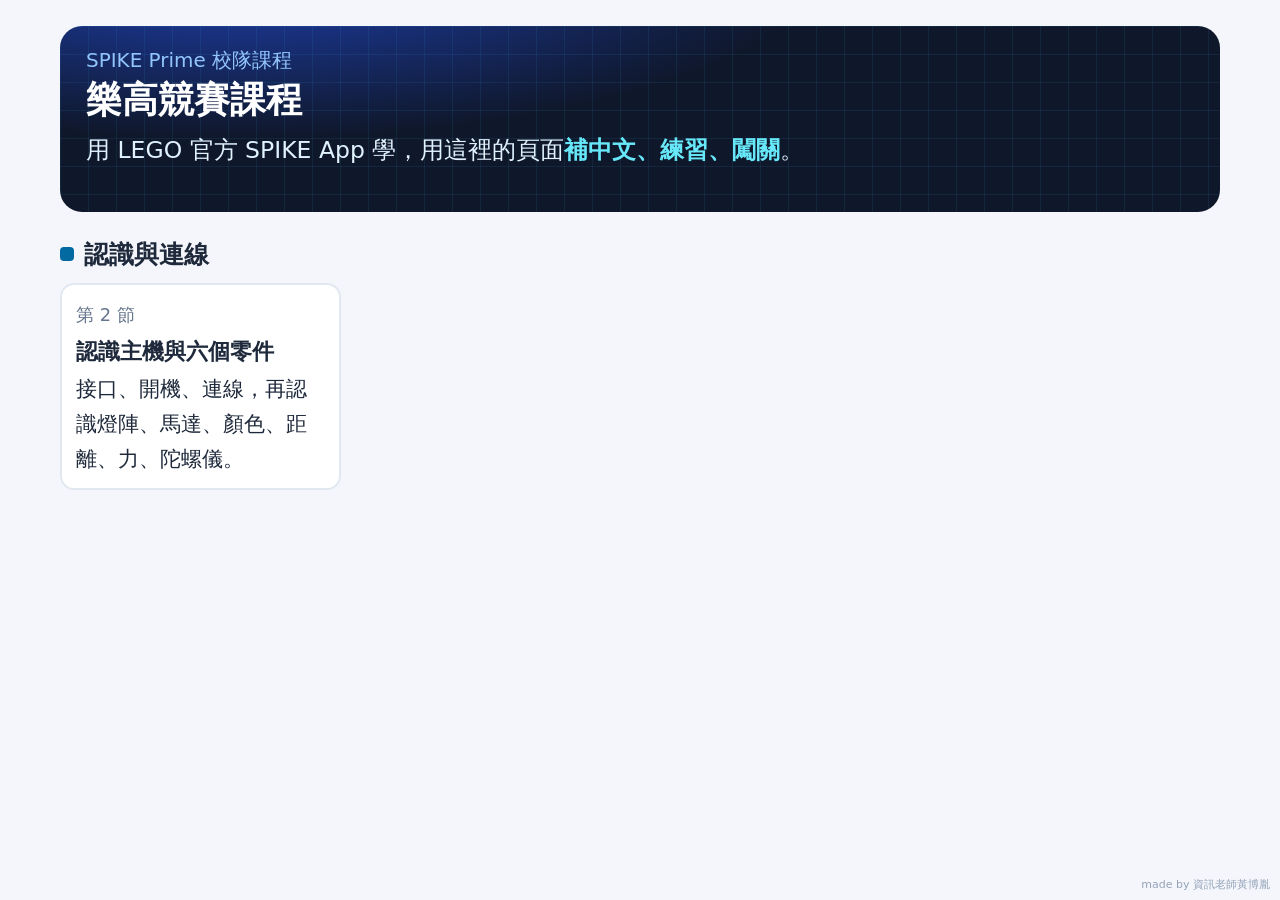
==== index.html @ f20bf881 "樂高競賽課程：首頁與第 2 節（認識主機與六個零件） Co-Authored-By: Claude Sonnet 5.5 <noreply@anthropic.com>" ====
<!doctype html>
<html lang="zh-Hant">
<head>
<meta charset="utf-8">
<meta name="viewport" content="width=device-width, initial-scale=1">
<meta name="author" content="資訊老師黃博胤">
<meta name="robots" content="noindex">
<title>樂高競賽課程</title>
<link rel="stylesheet" href="assets/course.css?v=5">
</head>
<body>
<div class="wrap">
  <header class="hero">
    <div class="in">
      <div>
        <div class="sub">SPIKE Prime 校隊課程</div>
        <h1>樂高競賽課程</h1>
        <p class="goal1">用 LEGO 官方 SPIKE App 學，用這裡的頁面<b>補中文、練習、闖關</b>。</p>
      </div>
    </div>
  </header>
  <h2 class="stage"><i style="background:#0369a1"></i>認識與連線</h2>
  <div class="lessons">
    <a class="lesson" href="L02/index.html">
      <span class="n">第 2 節</span>
      <div class="ti">認識主機與六個零件</div>
      <div>接口、開機、連線，再認識燈陣、馬達、顏色、距離、力、陀螺儀。</div>
    </a>
  </div>
</div>
<div class="sig">made by 資訊老師黃博胤</div>
</body>
</html>
---- assets/course.css ----
/* 樂高競賽課程 共用樣式（改自 robot-course）  made by 資訊老師黃博胤 */
:root{
  --bg:#f4f6fb;--card:#fff;--ink:#1e293b;--muted:#64748b;--line:#e2e8f0;
  --c-box:#64748b;--c-intro:#2563eb;--c-task:#16a34a;--c-rec:#ca8a04;--c-quiz:#ea580c;
  --c-teacher:#be123c;--c-teacher-bg:#fff1f2;
  --radius:18px;
}
*{box-sizing:border-box}
html{font-size:18px}
body{margin:0;background:var(--bg);color:var(--ink);font-family:"Microsoft JhengHei","Noto Sans TC","PingFang TC",system-ui,sans-serif;line-height:1.65}
a{color:#1d4ed8}
b,strong{color:#0f172a}
kbd{font-family:inherit;background:#e2e8f0;border-radius:6px;padding:0 6px;font-size:.9em}
.wrap{max-width:1120px;margin:0 auto;padding:16px 20px 80px}

/* 頁首 */
.hdr{display:flex;flex-wrap:wrap;align-items:center;gap:10px 18px;padding:14px 0 6px}
.hdr h1{font-size:1.6rem;margin:0;line-height:1.3}
.hdr .sub{color:var(--muted);font-size:.95rem}
.hdr .grow{flex:1}
.crumb{font-size:.9rem;color:var(--muted)}
.crumb a{color:var(--muted);text-decoration:none}
.crumb a:hover{text-decoration:underline}

/* 身分列 */
.idbar{display:flex;flex-wrap:wrap;align-items:center;gap:8px 14px;background:var(--card);border:1px solid var(--line);border-radius:14px;padding:8px 14px;margin:8px 0 14px;font-size:.95rem}
.idbar label{display:flex;align-items:center;gap:6px}
.idbar input{width:7em;font:inherit;padding:4px 8px;border:1px solid #cbd5e1;border-radius:8px}
.idbar input.n{width:4.5em}
.chip{display:inline-flex;align-items:center;gap:6px;border-radius:999px;padding:2px 12px;font-size:.85rem;background:#e2e8f0;color:#334155;white-space:nowrap}
.chip.ok{background:#dcfce7;color:#166534}
.chip.warn{background:#fef9c3;color:#854d0e}
.chip.err{background:#fee2e2;color:#991b1b}
.chip.tch{background:var(--c-teacher);color:#fff}
.idbar .btns{margin-left:auto;display:flex;gap:8px}
button.sm,.btn{font:inherit;font-size:.9rem;padding:5px 12px;border-radius:10px;border:1px solid #cbd5e1;background:#fff;color:#334155;cursor:pointer;text-decoration:none;display:inline-block}
button.sm:hover,.btn:hover{background:#f1f5f9}
.btn.pri{background:#2563eb;border-color:#2563eb;color:#fff}
.btn.pri:hover{background:#1d4ed8}

/* 進度列 */
.stepnav{position:sticky;top:0;z-index:20;background:rgba(244,246,251,.96);backdrop-filter:blur(4px);padding:8px 0 6px;border-bottom:1px solid var(--line);margin-bottom:14px}
.stepnav ol{list-style:none;margin:0;padding:0;display:flex;flex-wrap:wrap;gap:6px}
.stepnav button{font:inherit;font-size:.88rem;display:flex;align-items:center;gap:7px;border:2px solid var(--line);background:#fff;border-radius:999px;padding:4px 12px 4px 6px;cursor:pointer;color:#334155}
.stepnav button i{display:inline-flex;align-items:center;justify-content:center;width:24px;height:24px;border-radius:50%;background:var(--sc,#94a3b8);color:#fff;font-style:normal;font-weight:700;font-size:.8rem}
.stepnav button[aria-current="step"]{border-color:var(--sc,#94a3b8);background:#fff;box-shadow:0 0 0 3px color-mix(in srgb,var(--sc,#94a3b8) 25%,transparent)}
.stepnav button.done i::after{content:"✓"}
.stepnav button.done i{font-size:0}
.stepnav button.done i::after{font-size:.85rem}
.stepnav .mins{color:var(--muted);font-size:.78rem}

/* 步驟 */
.step{background:var(--card);border:4px solid var(--sc,#94a3b8);border-radius:var(--radius);padding:18px 24px 20px;margin:0 0 18px;--sc:var(--c-task)}
.step[data-type="box"]{--sc:var(--c-box)}
.step[data-type="intro"]{--sc:var(--c-intro)}
.step[data-type="task"]{--sc:var(--c-task)}
.step[data-type="rec"]{--sc:var(--c-rec)}
.step[data-type="quiz"]{--sc:var(--c-quiz)}
.step[hidden]{display:none}
.step-h{display:flex;align-items:center;gap:12px;margin:0 0 12px}
.step-h .tag{background:var(--sc);color:#fff;border-radius:999px;padding:2px 12px 2px 8px;font-size:.85rem;white-space:nowrap;display:inline-flex;align-items:center;gap:5px}
.step-h .tag svg{width:18px;height:18px}
.step-h h2{margin:0;font-size:1.35rem}
.step-h .mins{color:var(--muted);font-size:.9rem;margin-left:auto;white-space:nowrap}
.step p{margin:.4em 0}
.step h3{font-size:1.1rem;margin:16px 0 6px;padding-left:10px;border-left:5px solid var(--sc)}
.goal{font-size:1.15rem;background:color-mix(in srgb,var(--sc) 10%,#fff);border-radius:12px;padding:10px 16px;margin:4px 0 12px}
.two{display:grid;grid-template-columns:1fr 1fr;gap:16px;align-items:start}
.three{display:grid;grid-template-columns:1fr 1fr 1fr;gap:12px;align-items:start}
.card{background:#f8fafc;border:1px solid var(--line);border-radius:12px;padding:10px 14px}
.steps-do{counter-reset:d;list-style:none;padding:0;margin:6px 0}
.steps-do li{position:relative;padding-left:2.1em;margin:4px 0}
.steps-do li::before{counter-increment:d;content:counter(d);position:absolute;left:0;top:.15em;width:1.5em;height:1.5em;border-radius:50%;background:var(--sc);color:#fff;font-weight:700;font-size:.85em;display:flex;align-items:center;justify-content:center}
.role{display:inline-block;background:#1e293b;color:#fff;border-radius:6px;padding:0 8px;font-size:.8rem;margin-right:4px;vertical-align:middle}
.role.a{background:#0369a1}.role.b{background:#b45309}.role.c{background:#4d7c0f}.role.d{background:#6b21a8}
.note{font-size:.92rem;color:#475569;background:#f1f5f9;border-left:4px solid #94a3b8;padding:6px 12px;border-radius:0 8px 8px 0;margin:8px 0}
.big{font-size:1.5rem;font-weight:700}
.num{font-variant-numeric:tabular-nums}

/* 底部導覽 */
.stepfoot{display:flex;justify-content:space-between;align-items:center;gap:10px;margin-top:18px;padding-top:12px;border-top:1px dashed var(--line)}
.stepfoot button{font:inherit;padding:8px 18px;border-radius:12px;border:2px solid #cbd5e1;background:#fff;cursor:pointer;font-weight:700;color:#334155}
.stepfoot button.next{background:var(--sc);border-color:var(--sc);color:#fff}
.stepfoot button:disabled{opacity:.35;cursor:default}

/* 檢核與勾選 */
.chk{display:flex;align-items:flex-start;gap:10px;padding:5px 8px;border-radius:8px;cursor:pointer}
.chk:hover{background:#f1f5f9}
.chk input{width:22px;height:22px;margin:2px 0 0;flex:none;accent-color:#16a34a}
.chk.on span{color:#166534}
.checklist{margin:6px 0}
.checklist h4{margin:10px 0 4px;font-size:1rem;color:var(--muted)}

/* 記錄表 */
table.rec{border-collapse:collapse;width:100%;margin:8px 0;background:#fff;font-size:.95rem}
table.rec th,table.rec td{border:1px solid #cbd5e1;padding:5px 6px;text-align:center;vertical-align:middle}
table.rec th{background:#f1f5f9;font-weight:700}
table.rec td.l,table.rec th.l{text-align:left}
table.rec input,table.rec select{font:inherit;width:100%;min-width:3.5em;padding:4px 6px;border:1px solid #cbd5e1;border-radius:6px;text-align:center}
table.rec input.w{min-width:9em;text-align:left}
table.rec input.calc,.calc{background:#fefce8}
textarea.note-in,input.line{font:inherit;width:100%;padding:6px 10px;border:1px solid #cbd5e1;border-radius:10px;resize:vertical}
textarea.note-in{min-height:3.2em}
.fill{display:inline-block;min-width:5em;border-bottom:2px solid #334155;text-align:center}
.fill input{font:inherit;border:0;border-bottom:2px solid #334155;width:6em;text-align:center;background:transparent;padding:2px}
.from{display:inline-block;background:#fef9c3;border-radius:8px;padding:0 10px;font-weight:700}
.from.empty{background:#fee2e2;font-weight:400;font-size:.9rem}

/* 先猜 */
.guess{background:#fffbeb;border:2px dashed #f59e0b;border-radius:12px;padding:10px 14px;margin:10px 0}
.guess-q{font-weight:700;margin:0 0 6px}
.guess-opts{display:flex;flex-wrap:wrap;gap:8px}
.guess-opts button{font:inherit;padding:6px 14px;border-radius:999px;border:2px solid #fcd34d;background:#fff;cursor:pointer}
.guess-opts button.on{background:#f59e0b;border-color:#f59e0b;color:#fff;font-weight:700}
.guess-after{margin-top:8px;font-size:.95rem;color:#92400e;display:flex;align-items:center;gap:10px;flex-wrap:wrap}
.guess-reveal{font:inherit;font-size:.9rem;border:1px solid #d97706;background:#fff;border-radius:8px;padding:3px 10px;cursor:pointer}
.guess-why{margin-top:8px;background:#fff;border-radius:8px;padding:8px 12px;border:1px solid #fcd34d}
.guess[hidden],.guess-after[hidden],.guess-why[hidden]{display:none}

/* 去→看→回來 */
.go{display:grid;grid-template-columns:auto 1fr;gap:6px 14px;align-items:center;background:#eff6ff;border:2px solid #bfdbfe;border-radius:12px;padding:10px 14px;margin:10px 0}
.go .k{font-weight:700;color:#1e40af;text-align:right}
.go .k::after{content:""}
.go a.btn{justify-self:start}
.go .chk{padding:0}

/* 模擬器 */
.sim{border:2px solid #cbd5e1;border-radius:12px;overflow:hidden;background:#fff;margin:10px 0}
.sim iframe{display:block;width:100%;height:600px;border:0}
.sim .bar{display:flex;gap:10px;align-items:center;padding:6px 12px;background:#f1f5f9;font-size:.9rem}
.sim .bar .grow{flex:1}
.pdf{border:2px solid #cbd5e1;border-radius:12px;overflow:hidden;margin:10px 0}
.pdf iframe{display:block;width:100%;height:640px;border:0}

/* 積木（CSS 畫） */
.blk{display:inline-flex;flex-direction:column;align-items:flex-start;gap:0;margin:8px 12px 8px 0;vertical-align:top;font-size:.95rem}
.blk .cap{font-size:.85rem;color:var(--muted);margin-bottom:4px}
.b{position:relative;display:block;color:#fff;font-weight:700;padding:6px 14px;border-radius:8px;margin-top:3px;min-width:12em;box-shadow:inset 0 -3px 0 rgba(0,0,0,.18);white-space:nowrap}
.b.hat{border-radius:22px 22px 8px 8px;padding-top:10px}
.b i{font-style:normal;display:inline-block;background:#fff;color:#0f172a;border-radius:999px;padding:0 8px;margin:0 2px;font-weight:700;min-width:2.2em;text-align:center}
.b i.x{background:#fef08a;color:#854d0e;border:1px dashed #ca8a04}
.b i.m{background:#e0f2fe;border-radius:6px}
.b i.hx{border-radius:6px;background:#dcfce7}
.b-move{background:#5b8def}.b-mot{background:#2b6ad6}.b-ev{background:#f5c400;color:#3b2f00}.b-ev i{color:#3b2f00}
.b-ctl{background:#ff9f1a}.b-sen{background:#2dc4d6}.b-op{background:#5cb85c}.b-var{background:#ff6b35}.b-light{background:#9b59e6}.b-sound{background:#d94fa0}
.b-c{padding-bottom:0;padding-right:10px}
.b-c .in{display:block;margin:6px 0 0 -14px;padding:4px 0 4px 20px;background:rgba(255,255,255,.14);border-radius:0;min-height:1.6em}
.b-c .in .b{margin-top:3px}
.b-c .in .b:first-child{margin-top:0}
.b-c .end{display:block;margin:0 -14px 0 -14px;height:12px;border-radius:0 0 8px 8px;background:inherit}
.b-c .mid{display:block;margin:0 -14px;padding:4px 14px;font-weight:700}
.blk-row{display:flex;flex-wrap:wrap;gap:0 24px;align-items:flex-start}

/* 用模擬器 blocks.js 畫的積木（spike-blocks.js） */
.bk{display:inline-block;vertical-align:top;margin:6px 12px 4px 0;background:#f8fafc;border:1px solid #e2e8f0;border-radius:12px;overflow:hidden;min-height:40px}
.bk-off{padding:10px 14px;white-space:pre-line;font-family:ui-monospace,Consolas,monospace;font-size:.9rem;color:#334155;width:auto!important;height:auto!important}
.bk-cap{font-size:.85rem;color:#64748b;margin:0 0 8px}
.bk-cap b{color:#334155}
.app-name{display:inline-block;border-radius:6px;padding:0 6px;color:#fff;font-size:.85rem;margin:0 2px}
.app-name.mv{background:#ff4ccd}.app-name.ev{background:#c49c00}.app-name.ct{background:#cc8b00}.app-name.se{background:#009bc1}.app-name.op{background:#00943e}.app-name.mo{background:#0090f5}.app-name.va{background:#cc6400}

/* 老師模式 */
.t{display:none}
body.teacher .t{display:block;background:var(--c-teacher-bg);border:2px dashed #fda4af;border-radius:12px;padding:10px 14px;margin:10px 0;font-size:.95rem}
body.teacher .t::before{content:"老師";display:inline-block;background:var(--c-teacher);color:#fff;border-radius:6px;padding:0 8px;font-size:.78rem;margin-right:8px;vertical-align:middle}
body.teacher .t h4{margin:8px 0 2px;font-size:.95rem;color:var(--c-teacher)}
body.teacher .t ul{margin:2px 0 6px;padding-left:1.3em}
body.teacher .t-head{display:block}
body.teacher .t.inline{display:inline-block;padding:2px 8px;margin:0 4px}
body.teacher .t.inline::before{content:"";margin:0;display:none}
.timer{display:none;align-items:center;gap:8px;font-size:.9rem}
body.teacher .timer{display:inline-flex}
.timer b{font-variant-numeric:tabular-nums;min-width:4.2em;text-align:center}

/* 清單頁（index） */
.stage{margin:22px 0 8px;font-size:1.2rem;display:flex;align-items:center;gap:10px}
.stage i{display:inline-block;width:14px;height:14px;border-radius:4px;font-style:normal}
.lessons{display:grid;grid-template-columns:repeat(auto-fill,minmax(250px,1fr));gap:12px}
.lesson{display:block;text-decoration:none;color:inherit;background:#fff;border:2px solid var(--line);border-radius:14px;padding:12px 14px;position:relative}
.lesson:hover{border-color:#94a3b8;transform:translateY(-1px)}
.lesson .n{font-size:.85rem;color:var(--muted)}
.lesson .ti{font-weight:700;font-size:1.05rem;margin:2px 0}
.lesson .st{position:absolute;top:10px;right:10px}
.lesson.outline{opacity:.75;border-style:dashed}
.lesson.done{border-color:#86efac}

/* 頁首（科技感） */
.hero{background:radial-gradient(900px 260px at 15% -30%,#1e40af 0%,#0f172a 65%);color:#e2e8f0;border-radius:22px;padding:18px 26px;margin:10px 0 14px;position:relative;overflow:hidden}
.hero::before{content:"";position:absolute;inset:0;background-image:linear-gradient(rgba(56,189,248,.09) 1px,transparent 1px),linear-gradient(90deg,rgba(56,189,248,.09) 1px,transparent 1px);background-size:28px 28px;pointer-events:none}
.hero .in{position:relative;display:flex;align-items:center;gap:22px}
.hero .hub-slot{flex:none;width:96px}
.hero .hub-slot svg{width:100%;height:auto;display:block}
.hero h1{color:#fff;margin:0;font-size:1.7rem;line-height:1.3}
.hero .sub{color:#93c5fd;font-size:.95rem}
.hero .goal1{margin-top:8px;font-size:1.12rem;color:#e0f2fe}
.hero .goal1 b{color:#67e8f9}
.hero .meta{display:flex;gap:10px;flex-wrap:wrap;font-size:.88rem;color:#cbd5e1;margin-top:8px}
.hero .meta span{background:rgba(255,255,255,.08);border:1px solid rgba(148,163,184,.35);border-radius:999px;padding:1px 10px}
.hero a{color:#7dd3fc}
.hero .t{background:rgba(255,241,242,.95);color:#1e293b}

/* 進度列：一個環節一顆圓點（不縮小）；測驗沒過的後面灰掉 */
.stepnav{display:flex;align-items:center;gap:12px}
.stepnav ol{flex:1}
.stars{flex:none;font-weight:700;color:#b45309;background:#fef3c7;border:2px solid #fcd34d;border-radius:999px;padding:2px 14px;font-size:.95rem;white-space:nowrap}
.stars.all{background:#fcd34d;color:#78350f}
.stepnav button.locked{opacity:.4;cursor:not-allowed}
#lc-toast{position:fixed;left:50%;top:84px;transform:translate(-50%,-12px);background:#78350f;color:#fff;padding:8px 22px;border-radius:999px;font-weight:700;opacity:0;pointer-events:none;transition:.25s;z-index:60}
#lc-toast.on{opacity:1;transform:translate(-50%,0)}
.zoom-ov{position:fixed;inset:0;background:rgba(15,23,42,.88);display:flex;align-items:center;justify-content:center;z-index:80;cursor:zoom-out}
.zoom-ov img{max-width:92vw;max-height:90vh;background:#fff;border-radius:12px}
img.zoom{cursor:zoom-in}

/* 環節裡的小分頁：說明 → 官方 → 小測驗 */
.subnav{display:flex;gap:8px;margin:0 0 12px;flex-wrap:wrap}
.subnav button{font:inherit;font-size:.9rem;display:flex;align-items:center;gap:7px;border:2px solid var(--line);background:#f8fafc;border-radius:10px;padding:4px 14px 4px 6px;cursor:pointer;color:#475569}
.subnav button i{display:inline-flex;align-items:center;justify-content:center;width:22px;height:22px;border-radius:50%;background:#94a3b8;color:#fff;font-style:normal;font-weight:700;font-size:.8rem}
.subnav button.on{border-color:var(--sc);background:#fff;color:#0f172a;font-weight:700}
.subnav button.on i{background:var(--sc)}
.subnav button.done i{font-size:0}.subnav button.done i::after{content:"✓";font-size:.85rem}
.subnav button:disabled{opacity:.4;cursor:not-allowed}
.stepnav button:disabled{opacity:.4;cursor:not-allowed}
.stepfoot button.next:disabled{opacity:.4;cursor:not-allowed}
.idbar select{font:inherit;padding:4px 8px;border:1px solid #cbd5e1;border-radius:8px;background:#fff}

/* 闖關測驗 */
.quiz{margin:12px 0}
.q{background:#fff7ed;border:2px solid #fdba74;border-radius:12px;padding:10px 14px;margin:10px 0}
.q.solved{background:#f0fdf4;border-color:#86efac}
.q-t{font-weight:700;margin:0 0 8px}
.opts{display:flex;flex-direction:column;gap:6px;align-items:flex-start}
.opts button{font:inherit;text-align:left;padding:7px 14px;border-radius:10px;border:2px solid #fed7aa;background:#fff;cursor:pointer;color:#1e293b}
.opts button:hover:not(:disabled){background:#ffedd5}
.opts button.good{background:#16a34a;border-color:#16a34a;color:#fff;font-weight:700}
.opts button.bad{background:#fee2e2;border-color:#fca5a5;color:#7f1d1d;text-decoration:line-through}
.opts button:disabled{cursor:default}
.fb{margin:8px 0 0;padding:6px 12px;border-radius:8px;font-size:.95rem}
.fb.good{background:#dcfce7;color:#14532d}
.fb.bad{background:#ffedd5;color:#7c2d12}
.fb[hidden]{display:none}
.quiz-state{font-weight:700;color:#c2410c;margin:6px 0}
.quiz-state.ok{color:#15803d}
.unlock{background:#ecfeff;border:2px dashed #22d3ee;border-radius:12px;padding:10px 14px;margin:12px 0}
.unlock[hidden]{display:none}

/* 兩欄說明（左圖右文） */
.part{display:grid;grid-template-columns:230px 1fr;gap:20px;align-items:start}
.part .pic{background:#f8fafc;border:1px solid var(--line);border-radius:14px;padding:10px;text-align:center}
.part .pic svg{width:100%;height:auto;max-height:170px}
.part .pic img{display:block;width:100%;aspect-ratio:1/1;object-fit:cover;object-position:center 45%;border-radius:8px}
.part .pic figcaption{font-weight:700;margin-top:4px}
.say{font-size:1.1rem}
.port-fill{display:inline-flex;align-items:center;gap:6px;background:#fefce8;border:2px solid #fde047;border-radius:10px;padding:4px 10px;margin:6px 0}
.port-fill select{font:inherit;font-weight:700;padding:2px 8px;border:1px solid #cbd5e1;border-radius:6px}
.blkrow{display:flex;flex-wrap:wrap;gap:16px;align-items:flex-start;margin:6px 0}
.blkcard{background:#f8fafc;border:1px solid var(--line);border-radius:12px;padding:8px 12px;max-width:430px}
.blkcard .b{min-width:0}
.blkcard p{margin:6px 0 2px;font-size:.95rem}
.hand{display:inline-block;background:#e0f2fe;border-radius:8px;padding:0 8px}

.help{background:#fff7ed;border:2px solid #fdba74;border-radius:12px;padding:8px 14px;margin:12px 0}
.help h4{margin:0 0 4px;font-size:1rem;color:#9a3412}
.help li{margin:2px 0}
.help ul{margin:0;padding-left:1.3em}
.b i.mx{min-width:0;width:30px;height:30px;padding:0;border-radius:6px;vertical-align:middle;background-color:#4c1d95;background-image:radial-gradient(circle,#fde047 36%,transparent 42%);background-size:20% 20%}
.b i.mx s{display:none}
.step h3{margin-top:14px}

/* 虛擬陀螺 */
.gyro{display:grid;grid-template-columns:minmax(260px,340px) 1fr;gap:18px;align-items:center;background:#0f172a;color:#e2e8f0;border-radius:16px;padding:14px 18px;margin:10px 0}
.gyro .stage3d{height:260px;perspective:800px;display:flex;align-items:center;justify-content:center;cursor:grab;user-select:none;touch-action:none;background:radial-gradient(circle at 50% 55%,#1e293b,#0f172a 70%);border-radius:12px}
.gyro .stage3d:active{cursor:grabbing}
.gyro .scene{transform-style:preserve-3d;transform:rotateX(52deg)}
.gyro .hub3{position:relative;width:110px;height:170px;transform-style:preserve-3d}
.gyro .fc{position:absolute;backface-visibility:visible}
.gyro .f-top{width:110px;height:170px;transform:translateZ(26px);background:#f8fafc;border-radius:10px;border:2px solid #cbd5e1}
.gyro .f-bot{width:110px;height:170px;transform:translateZ(-26px);background:#eab308;border-radius:10px}
.gyro .f-l{width:52px;height:170px;left:-26px;transform:rotateY(-90deg);background:#facc15}
.gyro .f-r{width:52px;height:170px;left:84px;transform:rotateY(90deg);background:#facc15}
.gyro .f-f{width:110px;height:52px;top:-26px;transform:rotateX(90deg);background:#fde047}
.gyro .f-b{width:110px;height:52px;top:144px;transform:rotateX(-90deg);background:#fde047}
.gyro .led{position:absolute;left:19px;top:40px;display:grid;grid-template-columns:repeat(5,12px);gap:4px}
.gyro .led i{width:12px;height:12px;border-radius:2px;background:#facc15;opacity:.9}
.gyro .led i:nth-child(even){background:#fde68a}
.gyro .pw{position:absolute;left:41px;top:118px;width:28px;height:28px;border-radius:50%;background:#fff;border:2px solid #94a3b8}
.gyro .ring{position:absolute;right:10px;top:10px;width:14px;height:14px;border-radius:50%;border:3px solid #7dd3fc}
.gyro .front{position:absolute;left:0;right:0;top:6px;text-align:center;font-size:11px;color:#475569;font-weight:700}
.gyro .nums{display:grid;gap:8px}
.gyro .nm{background:rgba(255,255,255,.07);border:1px solid rgba(148,163,184,.35);border-radius:12px;padding:6px 12px;display:flex;align-items:baseline;gap:10px}
.gyro .nm b{color:#67e8f9;font-size:1.5rem;min-width:3.6em;font-variant-numeric:tabular-nums}
.gyro .nm span{font-size:.95rem}
.gyro .nm em{font-style:normal;color:#fcd34d;font-weight:700;margin-left:auto}
.gyro .ctl{display:flex;gap:8px;flex-wrap:wrap;align-items:center;margin-top:6px}
.gyro button{font:inherit;font-size:.9rem;padding:4px 12px;border-radius:10px;border:1px solid #475569;background:#1e293b;color:#e2e8f0;cursor:pointer}
.gyro button:hover{background:#334155}
.gyro .hint{font-size:.88rem;color:#94a3b8;margin:4px 0 0}
@media print{.gyro .stage3d{display:none}.hero{background:#fff!important;color:#000}.hero h1,.hero .goal1,.hero .goal1 b,.hero .sub{color:#000}.subnav{display:none}}

/* 投影與教室用：字放大（基準 21px），一頁的字少一點 */
html{font-size:21px}
.wrap{max-width:1200px}
.goal{font-size:1.3rem;padding:12px 18px}
.say{font-size:1.25rem}
.say p{margin:.5em 0}
.step{padding:20px 28px 24px}
.step-h h2{font-size:1.5rem}
.step-h .tag{font-size:.9rem}
.steps-do li{font-size:1.2rem;margin:8px 0;padding-left:2.2em}
.chk{font-size:1.15rem;padding:7px 10px}
.chk input{width:26px;height:26px}
.opts button{font-size:1.15rem;padding:9px 18px}
.q-t{font-size:1.25rem}
.fb{font-size:1.1rem}
.stepnav button{font-size:.95rem}
.subnav button{font-size:1rem}
.part{grid-template-columns:270px 1fr}
.part .pic figcaption{font-size:1.1rem}
.go{font-size:1.15rem}
.guess-q{font-size:1.2rem}
.guess-opts button{font-size:1.1rem}
.port-fill{font-size:1.15rem}
.card h3{margin-top:4px}
.card{font-size:1.1rem}

/* 積木圖：App 上的中文字放大，下面一行繁體名稱＋一句說明＋英文名 */
.blkcard{max-width:520px;padding:12px 16px}
.blkcard .b{font-size:1.2rem;padding:9px 16px}
.blkcard .b i{font-size:1.05rem}
.blkcard p{font-size:1.1rem;margin:8px 0 0}
.blkcard .bk-zh{font-weight:700;font-size:1.15rem;color:#0f172a;margin-top:10px}
.blkcard .bk-en{font-size:.9rem;color:#64748b;margin-top:2px}
.app-term{background:#e0f2fe;border-radius:6px;padding:0 6px;font-weight:700;color:#075985}

/* 署名 */
.sig{position:fixed;right:10px;bottom:6px;font-size:11px;color:#94a3b8;pointer-events:none;z-index:5}

/* 列印：攤平、去導覽 */
.printonly{display:none}
@media print{
  html{font-size:12pt}
  body{background:#fff}
  .wrap{max-width:none;padding:0}
  .stepnav,.stepfoot,.idbar .btns,.sim,.pdf iframe,.hdr .grow,.timer{display:none!important}
  .sig{position:fixed;right:0;bottom:0;font-size:9pt;color:#64748b;display:block!important}
  .bk:not(.bk-fitted):not(.bk-off)::after{content:attr(data-alt);display:block;padding:8px 12px;font-family:ui-monospace,monospace;font-size:10pt;white-space:pre-line}
  .bk:not(.bk-fitted) .injectionDiv{display:none}
  .step{display:block!important;break-inside:avoid;border-width:2px;margin:0 0 10px;padding:10px 14px}
  .step[hidden]{display:block!important}
  .t{display:none!important}
  body.teacher .t{display:block!important;border-style:solid}
  .guess-why[hidden]{display:none}
  a{text-decoration:none;color:inherit}
  .printonly{display:block}
  textarea{min-height:2.5em}
}
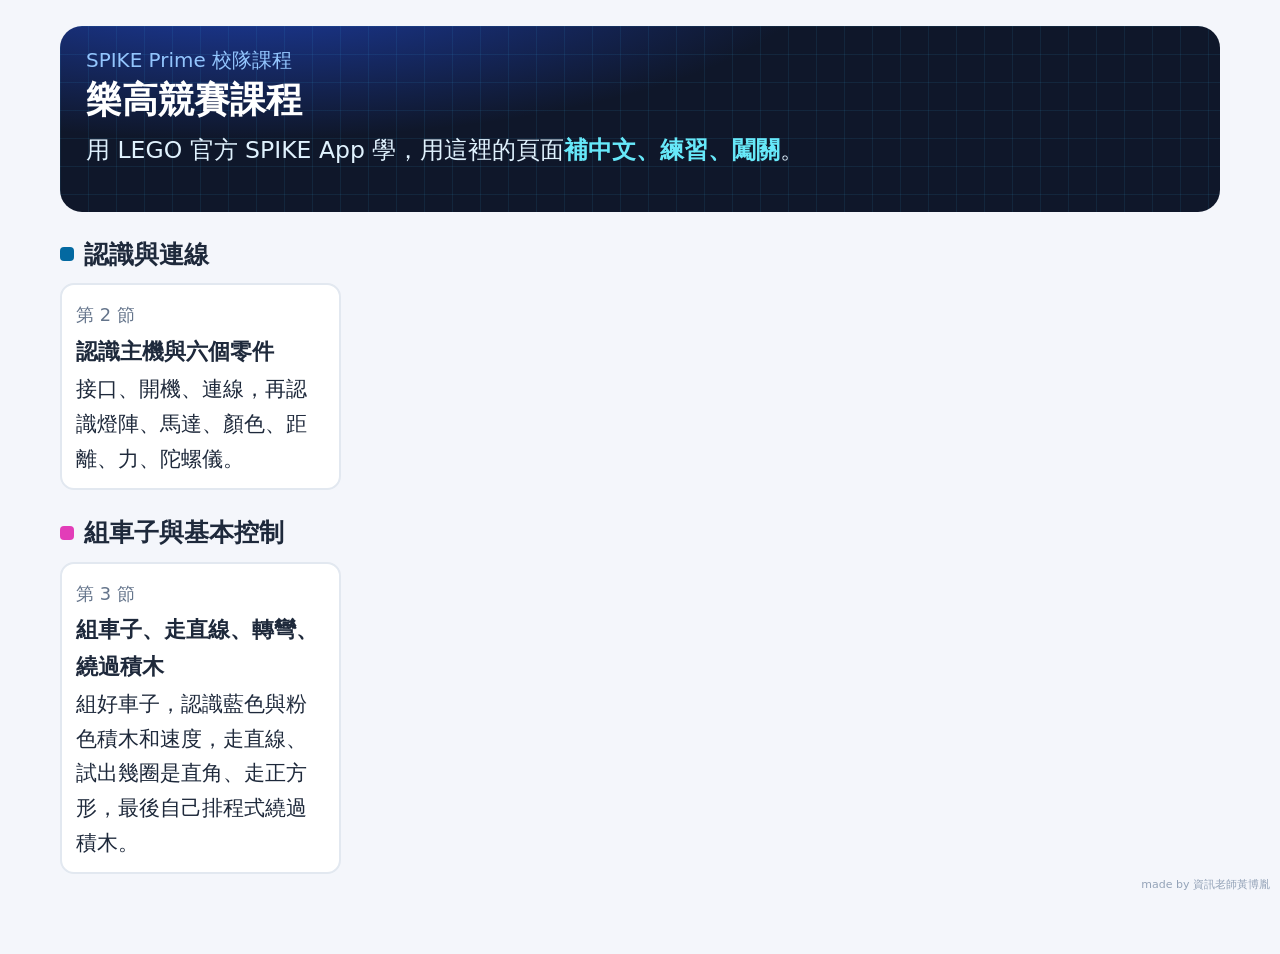
==== commit 88ed0372: "L03：第 3 節 組車子、走直線、轉彎、繞過積木（藍粉積木與速度、轉向值、表格試直角圈數、重複走正方形、繞積木挑戰）；引擎加 data-nopy 只用積木 Co-Authored-By: Claud" ====
--- a/index.html
+++ b/index.html
@@ -27,6 +27,14 @@
       <div>接口、開機、連線，再認識燈陣、馬達、顏色、距離、力、陀螺儀。</div>
     </a>
   </div>
+  <h2 class="stage"><i style="background:#e23db8"></i>組車子與基本控制</h2>
+  <div class="lessons">
+    <a class="lesson" href="L03/index.html">
+      <span class="n">第 3 節</span>
+      <div class="ti">組車子、走直線、轉彎、繞過積木</div>
+      <div>組好車子，認識藍色與粉色積木和速度，走直線、試出幾圈是直角、走正方形，最後自己排程式繞過積木。</div>
+    </a>
+  </div>
 </div>
 <div class="sig">made by 資訊老師黃博胤</div>
 </body>
--- a/assets/course.css
+++ b/assets/course.css
@@ -141,7 +141,7 @@
 .b i.x{background:#fef08a;color:#854d0e;border:1px dashed #ca8a04}
 .b i.m{background:#e0f2fe;border-radius:6px}
 .b i.hx{border-radius:6px;background:#dcfce7}
-.b-move{background:#5b8def}.b-mot{background:#2b6ad6}.b-ev{background:#f5c400;color:#3b2f00}.b-ev i{color:#3b2f00}
+.b-move{background:#e23db8}.b-mot{background:#2b6ad6}.b-ev{background:#f5c400;color:#3b2f00}.b-ev i{color:#3b2f00}
 .b-ctl{background:#ff9f1a}.b-sen{background:#2dc4d6}.b-op{background:#5cb85c}.b-var{background:#ff6b35}.b-light{background:#9b59e6}.b-sound{background:#d94fa0}
 .b-c{padding-bottom:0;padding-right:10px}
 .b-c .in{display:block;margin:6px 0 0 -14px;padding:4px 0 4px 20px;background:rgba(255,255,255,.14);border-radius:0;min-height:1.6em}
@@ -353,3 +353,50 @@
   .printonly{display:block}
   textarea{min-height:2.5em}
 }
+
+/* ===== 積木／Python 切換 ===== */
+body:not(.mode-py) [data-mode="py"]{display:none!important}
+body.mode-py [data-mode="block"]{display:none!important}
+.modesw{display:inline-flex;border:2px solid #1e40af;border-radius:10px;overflow:hidden}
+.modesw button{font:inherit;font-size:.95rem;font-weight:700;padding:5px 16px;border:0;background:#fff;color:#1e40af;cursor:pointer}
+.modesw button.on{background:#1e40af;color:#fff}
+.modesw button:not(.on):hover{background:#eff6ff}
+.pyrow{display:flex;flex-direction:column;gap:14px;margin:8px 0}
+.codewrap{position:relative;background:#0f172a;color:#e2e8f0;border-radius:12px;padding:14px 16px 14px;margin:6px 0}
+.codewrap pre{margin:0;overflow-x:auto}
+.codewrap code{font-family:Consolas,"Cascadia Mono",Menlo,monospace;font-size:1.05rem;line-height:1.6;white-space:pre}
+.codewrap .copybtn{position:absolute;top:8px;right:8px;font:inherit;font-size:.85rem;padding:3px 10px;border-radius:8px;border:1px solid #475569;background:#1e293b;color:#e2e8f0;cursor:pointer}
+.codewrap .copybtn:hover{background:#334155}
+.codewrap .cm{color:#86efac}
+.pyexp{margin:4px 0 8px;padding-left:1.2em}
+.pyexp li{margin:4px 0}
+.pyexp code,.say code,.steps-do code,.guess code,.q code{background:#e2e8f0;border-radius:6px;padding:1px 6px;font-family:Consolas,"Cascadia Mono",Menlo,monospace;font-size:.95em}
+.unit{background:#fef9c3;border:2px solid #fde047;border-radius:12px;padding:8px 14px;margin:8px 0}
+@media print{.modesw{display:none!important}}
+
+.opts button code{background:#e2e8f0;color:#1e293b;border-radius:6px;padding:1px 6px}
+.fb code{background:rgba(255,255,255,.7);color:inherit;border-radius:6px;padding:1px 6px;font-family:Consolas,"Cascadia Mono",Menlo,monospace;font-size:.95em}
+.adv{background:#f5f3ff;border:2px dashed #a78bfa;border-radius:12px;padding:10px 14px;margin:12px 0}
+.adv h3{margin:0 0 6px;color:#6d28d9;font-size:1.1rem}
+
+.guess-opts button code{background:#e2e8f0;color:#1e293b;border-radius:6px;padding:1px 6px}
+
+.mxfig{margin:8px 0;display:flex;flex-wrap:wrap;align-items:center;gap:6px 18px}
+.mxfig-svg{width:340px;max-width:100%;height:auto;flex:none}
+.mxfig figcaption{flex:1;min-width:14em}
+
+.t-head details>summary{cursor:pointer;font-weight:700;color:#9f1239;padding:2px 0;list-style:revert}
+.t-head details[open]>summary{margin-bottom:8px}
+
+/* 俯仰／翻滾／轉向 動態示意圖 */
+.gy3{display:flex;flex-wrap:wrap;gap:14px;margin:10px 0}
+.gy3 figure{margin:0;flex:1 1 200px;max-width:270px;background:#fff7ed;border:2px solid #fdba74;border-radius:12px;padding:8px 10px;text-align:center}
+.gy3 svg{width:100%;height:auto}
+.gy3 figcaption{line-height:1.5}
+.gy3 b{font-size:1.2em;color:#c2410c}
+.gy3 .en{font-family:Consolas,"Cascadia Mono",Menlo,monospace;background:#e2e8f0;border-radius:6px;padding:1px 8px;margin-left:6px;color:#1e293b;font-size:.95em}
+.gy3 .mv{transform-box:fill-box;transform-origin:center;animation:gy-tilt 2.4s ease-in-out infinite}
+.gy3 .mv.yaw{animation-name:gy-turn;animation-duration:3.2s}
+@keyframes gy-tilt{0%,100%{transform:rotate(-16deg)}50%{transform:rotate(16deg)}}
+@keyframes gy-turn{0%,100%{transform:rotate(-38deg)}50%{transform:rotate(38deg)}}
+@media (prefers-reduced-motion:reduce){.gy3 .mv{animation:none}}
